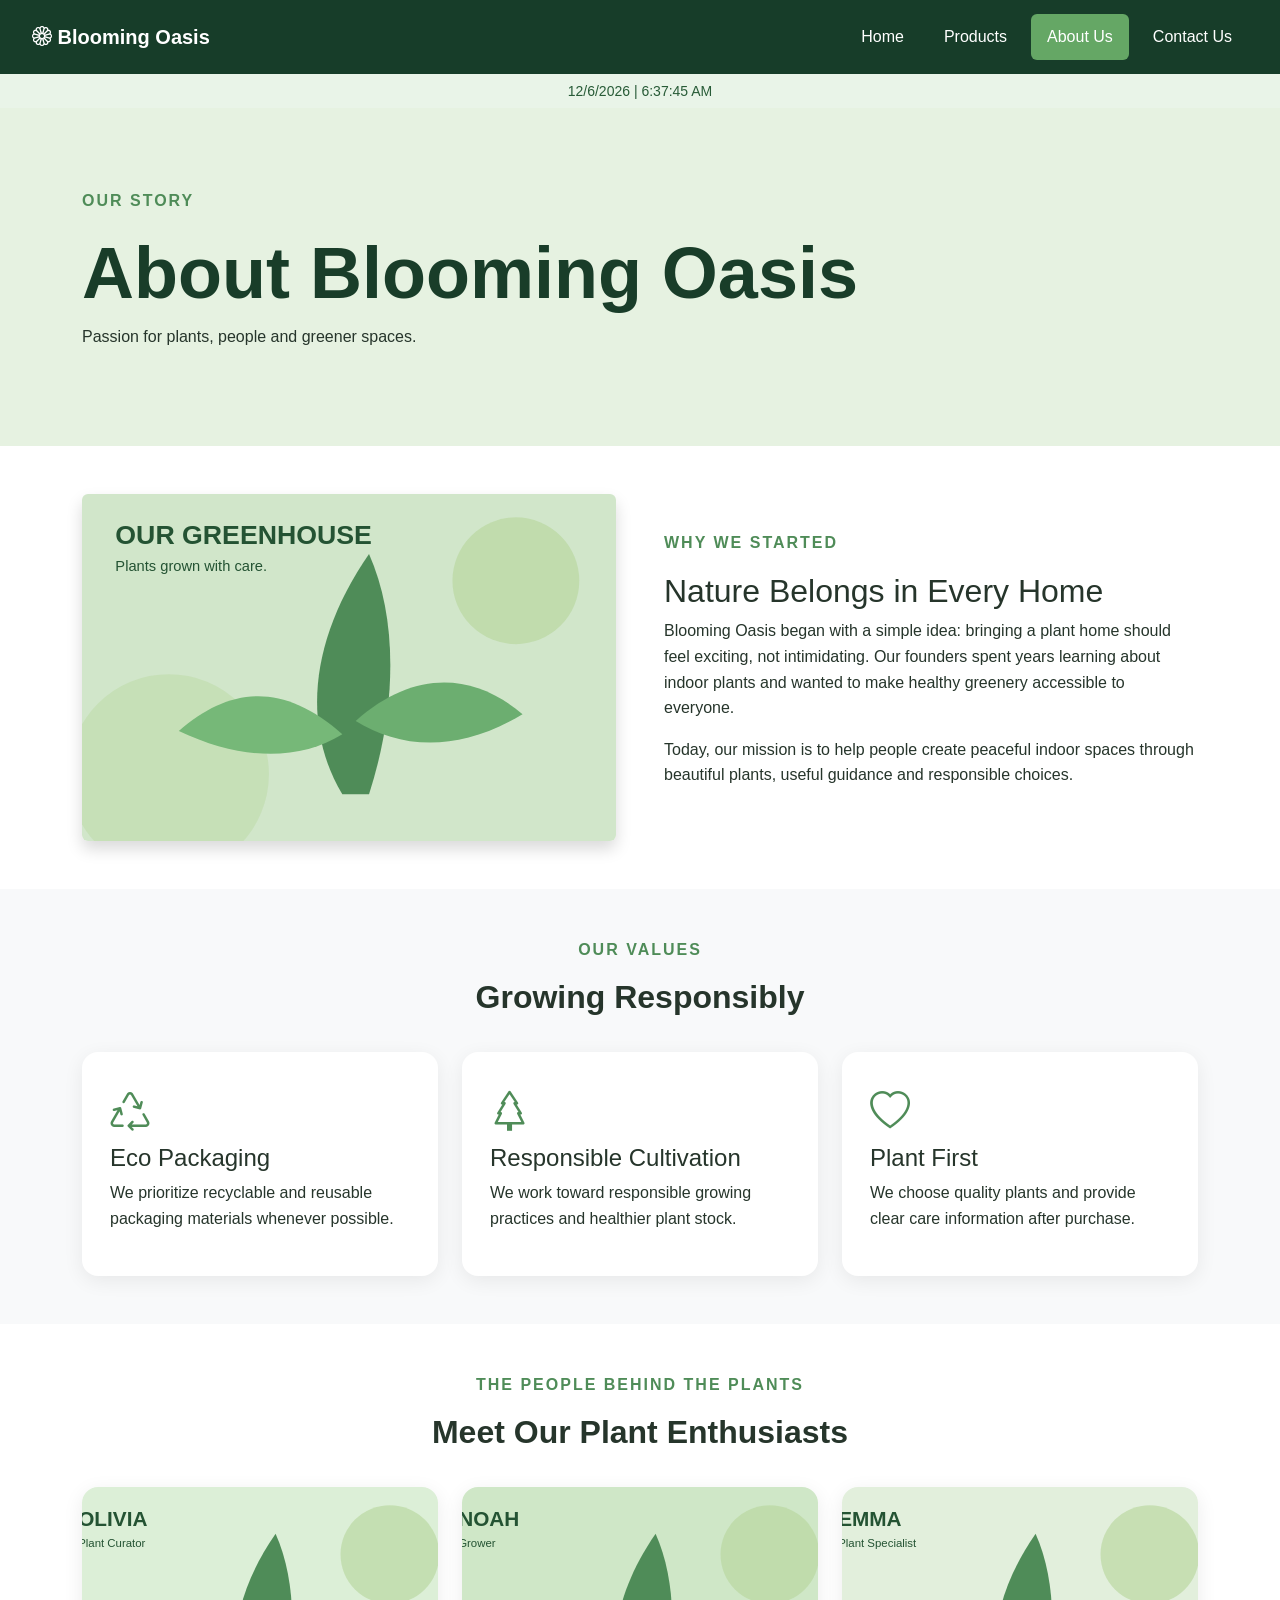
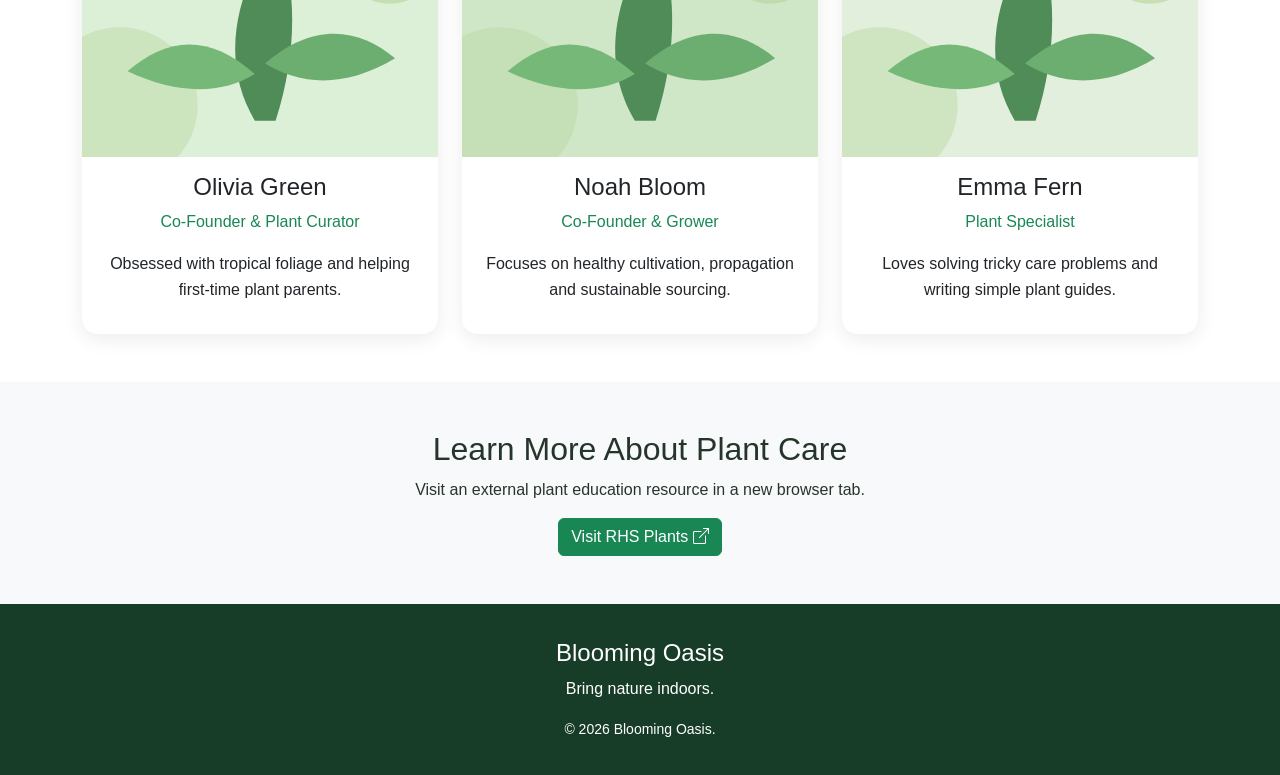
==== about.html @ 74011a31 "feat: :sparkles: full project" ====
<!DOCTYPE html>
<html lang="en">
<head>
    <meta charset="UTF-8">
    <meta name="viewport" content="width=device-width, initial-scale=1.0">
    <title>Blooming Oasis | About Us</title>
    <link href="https://cdn.jsdelivr.net/npm/bootstrap@5.3.3/dist/css/bootstrap.min.css" rel="stylesheet">
    <link href="https://cdn.jsdelivr.net/npm/bootstrap-icons@1.11.3/font/bootstrap-icons.min.css" rel="stylesheet">
    <link rel="stylesheet" href="assets/css/style.css">
</head>
<body>
<nav class="navbar navbar-expand-lg navbar-dark custom-navbar">
    <div class="container-fluid">
        <a class="navbar-brand fw-bold" href="index.html"><i class="bi bi-flower1"></i> Blooming Oasis</a>
        <button class="navbar-toggler" type="button" data-bs-toggle="collapse" data-bs-target="#mainNav"><span class="navbar-toggler-icon"></span></button>
        <div class="collapse navbar-collapse" id="mainNav">
            <ul class="navbar-nav ms-auto">
                <li class="nav-item"><a class="nav-link" href="index.html">Home</a></li>
                <li class="nav-item"><a class="nav-link" href="products.html">Products</a></li>
                <li class="nav-item"><a class="nav-link active" href="about.html">About Us</a></li>
                <li class="nav-item"><a class="nav-link" href="contact.html">Contact Us</a></li>
            </ul>
        </div>
    </div>
</nav>
<div class="datetime-bar"><span id="dateTime"></span></div>

<header class="page-header"><div class="container"><p class="hero-kicker">OUR STORY</p><h1>About Blooming Oasis</h1><p>Passion for plants, people and greener spaces.</p></div></header>

<section class="py-5">
<div class="container">
<div class="row align-items-center g-5">
<div class="col-lg-6"><img src="assets/images/about-story.svg" class="img-fluid rounded shadow" alt="Blooming Oasis greenhouse"></div>
<div class="col-lg-6"><p class="section-subtitle">WHY WE STARTED</p><h2>Nature Belongs in Every Home</h2><p>Blooming Oasis began with a simple idea: bringing a plant home should feel exciting, not intimidating. Our founders spent years learning about indoor plants and wanted to make healthy greenery accessible to everyone.</p><p>Today, our mission is to help people create peaceful indoor spaces through beautiful plants, useful guidance and responsible choices.</p></div>
</div>
</div>
</section>

<section class="py-5 bg-light">
<div class="container">
<div class="section-heading text-center"><p class="section-subtitle">OUR VALUES</p><h2>Growing Responsibly</h2></div>
<div class="row g-4">
<div class="col-md-4"><div class="value-card"><i class="bi bi-recycle"></i><h4>Eco Packaging</h4><p>We prioritize recyclable and reusable packaging materials whenever possible.</p></div></div>
<div class="col-md-4"><div class="value-card"><i class="bi bi-tree"></i><h4>Responsible Cultivation</h4><p>We work toward responsible growing practices and healthier plant stock.</p></div></div>
<div class="col-md-4"><div class="value-card"><i class="bi bi-heart"></i><h4>Plant First</h4><p>We choose quality plants and provide clear care information after purchase.</p></div></div>
</div>
</div>
</section>

<section class="py-5">
<div class="container">
<div class="section-heading text-center"><p class="section-subtitle">THE PEOPLE BEHIND THE PLANTS</p><h2>Meet Our Plant Enthusiasts</h2></div>
<div class="row g-4">
<div class="col-md-4"><div class="card team-card h-100"><img src="assets/images/founder-1.svg" class="card-img-top" alt="Founder portrait"><div class="card-body text-center"><h4>Olivia Green</h4><p class="text-success">Co-Founder & Plant Curator</p><p>Obsessed with tropical foliage and helping first-time plant parents.</p></div></div></div>
<div class="col-md-4"><div class="card team-card h-100"><img src="assets/images/founder-2.svg" class="card-img-top" alt="Founder portrait"><div class="card-body text-center"><h4>Noah Bloom</h4><p class="text-success">Co-Founder & Grower</p><p>Focuses on healthy cultivation, propagation and sustainable sourcing.</p></div></div></div>
<div class="col-md-4"><div class="card team-card h-100"><img src="assets/images/founder-3.svg" class="card-img-top" alt="Founder portrait"><div class="card-body text-center"><h4>Emma Fern</h4><p class="text-success">Plant Specialist</p><p>Loves solving tricky care problems and writing simple plant guides.</p></div></div></div>
</div>
</div>
</section>

<section class="py-5 bg-light">
<div class="container text-center">
<h2>Learn More About Plant Care</h2>
<p>Visit an external plant education resource in a new browser tab.</p>
<a href="https://www.rhs.org.uk/plants" target="_blank" rel="noopener noreferrer" class="btn btn-success">Visit RHS Plants <i class="bi bi-box-arrow-up-right"></i></a>
</div>
</section>

<footer class="footer"><div class="container text-center"><h4>Blooming Oasis</h4><p>Bring nature indoors.</p><p class="small mb-0">&copy; 2026 Blooming Oasis.</p></div></footer>
<script src="https://cdn.jsdelivr.net/npm/bootstrap@5.3.3/dist/js/bootstrap.bundle.min.js"></script>
<script src="assets/js/script.js"></script>
</body>
</html>
---- assets/css/style.css ----
* {
    box-sizing: border-box;
}

body {
    font-family: Arial, Helvetica, sans-serif;
    color: #26352b;
    line-height: 1.6;
}

.custom-navbar {
    width: 100%;
    background: #173d29;
    padding: 14px 20px;
}

.custom-navbar .nav-link {
    color: #fff;
    margin-left: 8px;
    padding: 10px 16px !important;
    border-radius: 6px;
    transition: 0.3s;
}

.custom-navbar .nav-link:hover,
.custom-navbar .nav-link.active {
    background: #65a765;
    color: #fff;
}

.datetime-bar {
    background: #e9f4e8;
    color: #285b37;
    text-align: center;
    padding: 6px;
    font-size: 14px;
}

.hero-section {
    min-height: 540px;
    display: flex;
    align-items: center;
    color: #fff;
    background:
        linear-gradient(90deg, rgba(12, 42, 25, .90), rgba(12, 42, 25, .40)),
        url("../images/hero-plants.svg") center/cover;
}

.hero-section h1,
.page-header h1 {
    font-size: clamp(2.5rem, 6vw, 4.5rem);
    font-weight: 800;
}

.hero-section h1 span {
    color: #b9e28c;
}

.hero-kicker,
.section-subtitle {
    color: #4f8c58;
    font-weight: 700;
    letter-spacing: 2px;
}

.hero-section .hero-kicker {
    color: #d8f0bd;
}

.section-heading {
    margin-bottom: 35px;
}

.section-heading h2 {
    font-weight: 800;
    margin-bottom: 10px;
}

.quiz-card,
.plant-detail-card {
    border: 0;
    border-radius: 18px;
}

.quiz-result {
    padding: 18px;
    border-radius: 12px;
    background: #eaf7e7;
    border-left: 5px solid #4f8c58;
}

.collage-image {
    width: 100%;
    height: 300px;
    object-fit: cover;
    border-radius: 18px;
    transition: transform .3s;
}

.collage-image:hover {
    transform: scale(1.02);
}

.plant-card {
    border: 0;
    border-radius: 16px;
    overflow: hidden;
    box-shadow: 0 4px 18px rgba(0,0,0,.08);
    transition: transform .25s, box-shadow .25s;
}

.plant-card:hover {
    transform: translateY(-7px);
    box-shadow: 0 10px 28px rgba(0,0,0,.14);
}

.plant-card img {
    height: 230px;
    object-fit: cover;
}

.plant-card strong {
    color: #318047;
    font-size: 1.15rem;
}

.collections-section {
    background: #eff7ed;
}

.collection-box,
.care-guide,
.value-card,
.tip-card,
.contact-info,
.story-card {
    background: #fff;
    border-radius: 16px;
    padding: 28px;
    height: 100%;
    box-shadow: 0 5px 20px rgba(0,0,0,.07);
}

.collection-box i,
.care-guide i,
.value-card i {
    font-size: 2.5rem;
    color: #4f8c58;
}

.membership-box {
    background: #dcefd7;
    border-radius: 18px;
    padding: 30px;
}

.membership-content {
    transition: .3s;
}

.custom-plant-list {
    list-style: none;
    padding: 0;
    margin: 0;
}

.custom-plant-list li {
    background: #edf7e9;
    border: 1px solid #b9d9b4;
    border-radius: 10px;
    padding: 12px 16px;
    margin-bottom: 10px;
    transition: .25s;
}

.custom-plant-list li:hover {
    background: #d6ebd0;
    transform: translateX(5px);
}

.page-header {
    background: #e6f2e1;
    padding: 80px 0;
}

.page-header h1 {
    color: #193d29;
}

.plant-detail-card {
    background: #fff;
    padding: 30px;
    box-shadow: 0 5px 20px rgba(0,0,0,.08);
}

.team-card {
    border: 0;
    overflow: hidden;
    border-radius: 16px;
    box-shadow: 0 5px 20px rgba(0,0,0,.08);
}

.team-card img {
    height: 270px;
    object-fit: cover;
}

.social-links a {
    display: inline-flex;
    width: 44px;
    height: 44px;
    align-items: center;
    justify-content: center;
    border-radius: 50%;
    background: #e7f2e3;
    color: #285b37;
    margin-right: 8px;
    text-decoration: none;
    font-size: 1.25rem;
}

.chat-box {
    background: #f5f8f4;
    border-radius: 12px;
    padding: 12px;
}

.chat-messages {
    height: 180px;
    overflow-y: auto;
    padding: 8px;
}

.footer {
    background: #173d29;
    color: #fff;
    padding: 35px 0;
}

@media (max-width: 768px) {
    .hero-section {
        min-height: 480px;
    }

    .hero-section h1 {
        font-size: 2.8rem;
    }

    .custom-navbar .nav-link {
        margin-left: 0;
    }
}
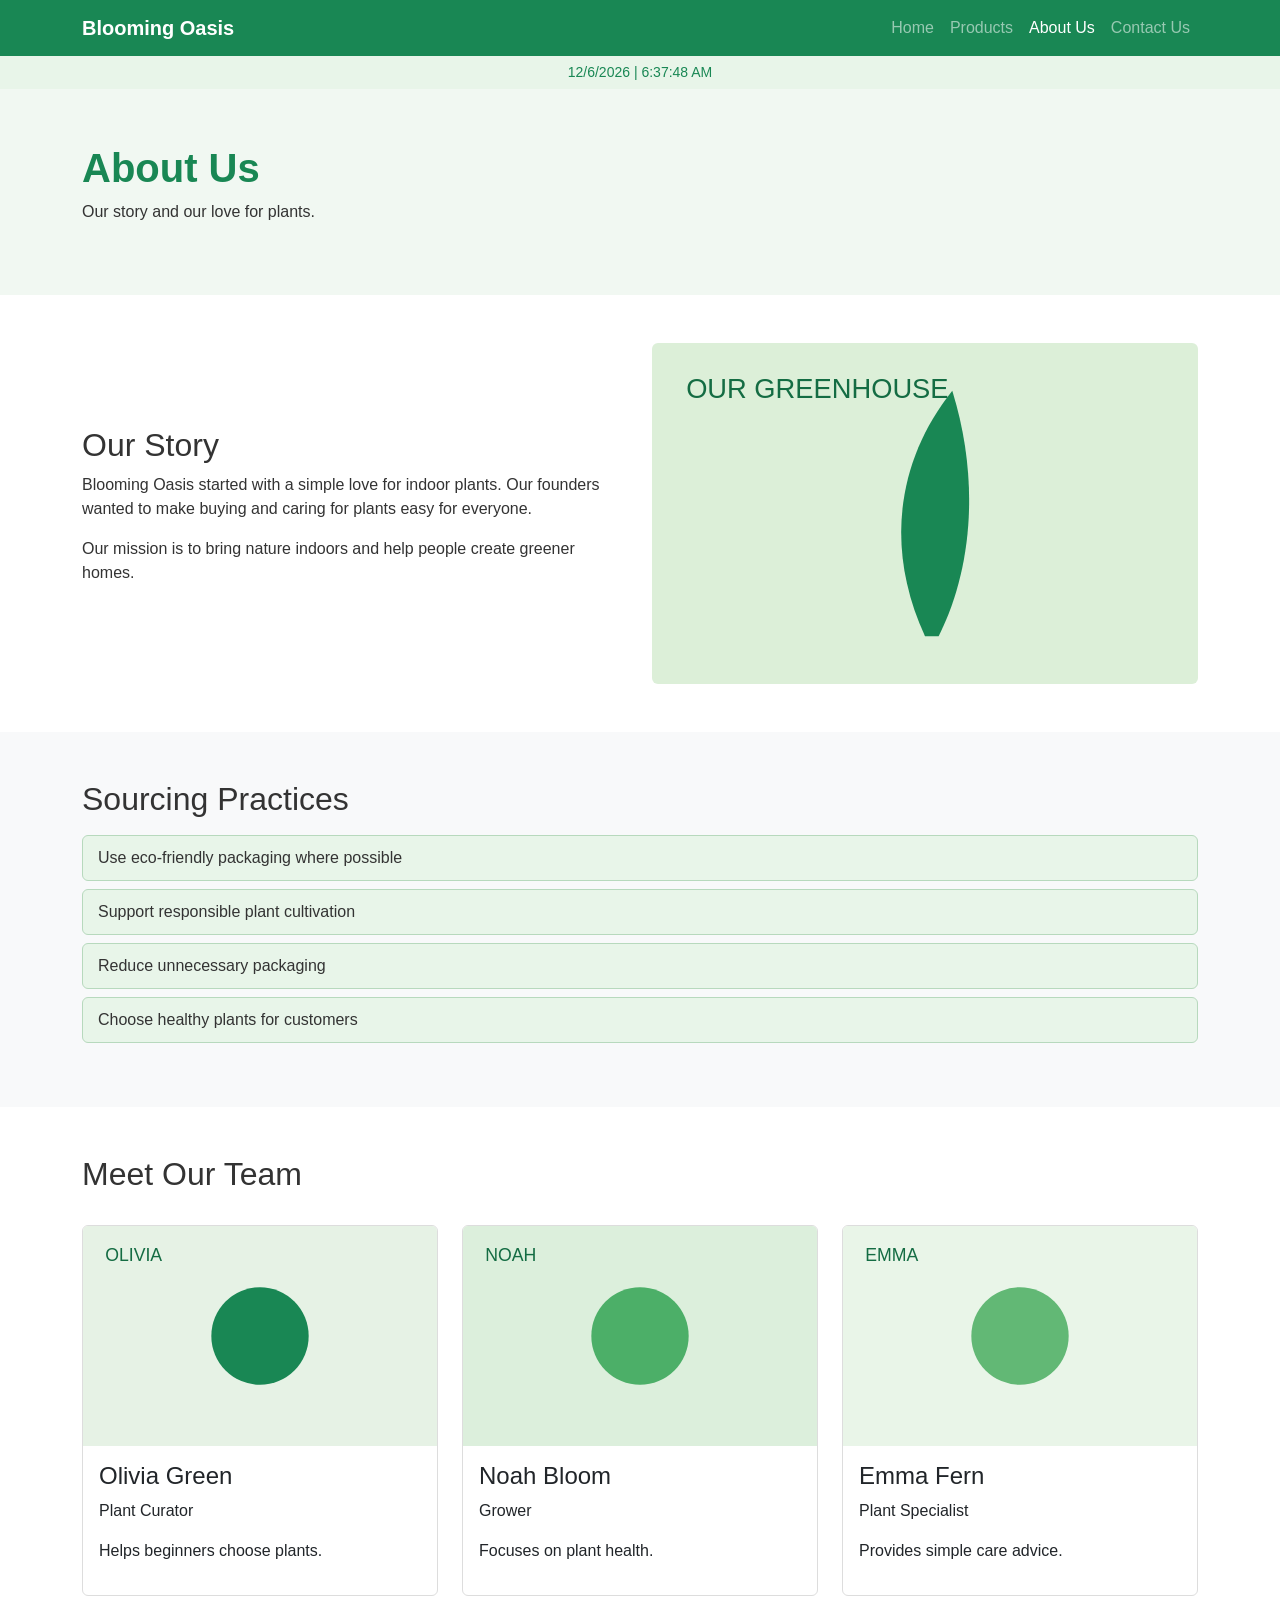
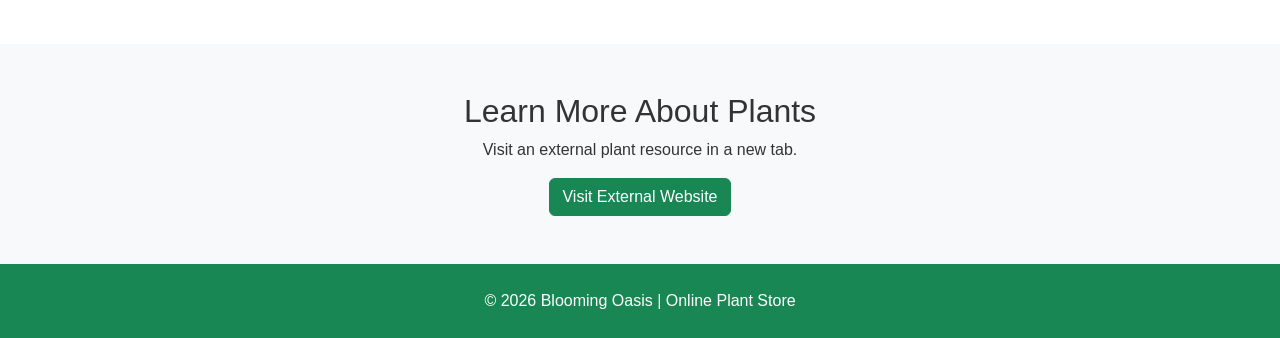
==== commit fb65ca4d: "new simple" ====
--- a/about.html
+++ b/about.html
@@ -1,73 +1,109 @@
 <!DOCTYPE html>
 <html lang="en">
+
 <head>
-    <meta charset="UTF-8">
-    <meta name="viewport" content="width=device-width, initial-scale=1.0">
-    <title>Blooming Oasis | About Us</title>
-    <link href="https://cdn.jsdelivr.net/npm/bootstrap@5.3.3/dist/css/bootstrap.min.css" rel="stylesheet">
-    <link href="https://cdn.jsdelivr.net/npm/bootstrap-icons@1.11.3/font/bootstrap-icons.min.css" rel="stylesheet">
-    <link rel="stylesheet" href="assets/css/style.css">
+  <meta charset="UTF-8">
+  <meta name="viewport" content="width=device-width, initial-scale=1.0">
+  <title>Blooming Oasis - About Us</title>
+  <link href="https://cdn.jsdelivr.net/npm/bootstrap@5.3.3/dist/css/bootstrap.min.css" rel="stylesheet">
+  <link rel="stylesheet" href="assets/css/style.css">
 </head>
+
 <body>
-<nav class="navbar navbar-expand-lg navbar-dark custom-navbar">
-    <div class="container-fluid">
-        <a class="navbar-brand fw-bold" href="index.html"><i class="bi bi-flower1"></i> Blooming Oasis</a>
-        <button class="navbar-toggler" type="button" data-bs-toggle="collapse" data-bs-target="#mainNav"><span class="navbar-toggler-icon"></span></button>
-        <div class="collapse navbar-collapse" id="mainNav">
-            <ul class="navbar-nav ms-auto">
-                <li class="nav-item"><a class="nav-link" href="index.html">Home</a></li>
-                <li class="nav-item"><a class="nav-link" href="products.html">Products</a></li>
-                <li class="nav-item"><a class="nav-link active" href="about.html">About Us</a></li>
-                <li class="nav-item"><a class="nav-link" href="contact.html">Contact Us</a></li>
-            </ul>
+  <nav class="navbar navbar-expand-lg navbar-dark bg-success">
+    <div class="container"><a class="navbar-brand fw-bold" href="index.html">Blooming Oasis</a><button
+        class="navbar-toggler" data-bs-toggle="collapse" data-bs-target="#menu"><span
+          class="navbar-toggler-icon"></span></button>
+      <div class="collapse navbar-collapse" id="menu">
+        <ul class="navbar-nav ms-auto">
+          <li class="nav-item"><a class="nav-link" href="index.html">Home</a></li>
+          <li class="nav-item"><a class="nav-link" href="products.html">Products</a></li>
+          <li class="nav-item"><a class="nav-link active" href="about.html">About Us</a></li>
+          <li class="nav-item"><a class="nav-link" href="contact.html">Contact Us</a></li>
+        </ul>
+      </div>
+    </div>
+  </nav>
+  <div class="date-bar"><span id="dateTime"></span></div>
+  <header class="page-title">
+    <div class="container">
+      <h1>About Us</h1>
+      <p>Our story and our love for plants.</p>
+    </div>
+  </header>
+  <section class="py-5">
+    <div class="container">
+      <div class="row align-items-center">
+        <div class="col-md-6">
+          <h2>Our Story</h2>
+          <p>Blooming Oasis started with a simple love for indoor plants. Our founders wanted to make buying and caring
+            for plants easy for everyone.</p>
+          <p>Our mission is to bring nature indoors and help people create greener homes.</p>
         </div>
+        <div class="col-md-6"><img src="assets/images/about.svg" class="img-fluid rounded" alt="Plants in greenhouse">
+        </div>
+      </div>
     </div>
-</nav>
-<div class="datetime-bar"><span id="dateTime"></span></div>
+  </section>
+  <section class="py-5 bg-light">
+    <div class="container">
+      <h2>Sourcing Practices</h2>
+      <ul class="custom-list mt-3">
+        <li>Use eco-friendly packaging where possible</li>
+        <li>Support responsible plant cultivation</li>
+        <li>Reduce unnecessary packaging</li>
+        <li>Choose healthy plants for customers</li>
+      </ul>
+    </div>
+  </section>
+  <section class="py-5">
+    <div class="container">
+      <h2>Meet Our Team</h2>
+      <div class="row g-4 mt-1">
+        <div class="col-md-4">
+          <div class="card h-100"><img src="assets/images/founder-1.svg" class="card-img-top" alt="Olivia">
+            <div class="card-body">
+              <h4>Olivia Green</h4>
+              <p>Plant Curator</p>
+              <p>Helps beginners choose plants.</p>
+            </div>
+          </div>
+        </div>
+        <div class="col-md-4">
+          <div class="card h-100"><img src="assets/images/founder-2.svg" class="card-img-top" alt="Noah">
+            <div class="card-body">
+              <h4>Noah Bloom</h4>
+              <p>Grower</p>
+              <p>Focuses on plant health.</p>
+            </div>
+          </div>
+        </div>
+        <div class="col-md-4">
+          <div class="card h-100"><img src="assets/images/founder-3.svg" class="card-img-top" alt="Emma">
+            <div class="card-body">
+              <h4>Emma Fern</h4>
+              <p>Plant Specialist</p>
+              <p>Provides simple care advice.</p>
+            </div>
+          </div>
+        </div>
+      </div>
+    </div>
+  </section>
+  <section class="py-5 bg-light text-center">
+    <div class="container">
+      <h2>Learn More About Plants</h2>
+      <p>Visit an external plant resource in a new tab.</p><a href="https://www.rhs.org.uk/plants" target="_blank"
+        rel="noopener noreferrer" class="btn btn-success">Visit External Website</a>
+    </div>
+  </section>
+  <footer>
+    <div class="container text-center">
+      <p class="mb-0">© 2026 Blooming Oasis | Online Plant Store</p>
+    </div>
+  </footer>
+  <script src="https://cdn.jsdelivr.net/npm/bootstrap@5.3.3/dist/js/bootstrap.bundle.min.js"></script>
+  <script src="assets/js/script.js"></script>
+</body>
 
-<header class="page-header"><div class="container"><p class="hero-kicker">OUR STORY</p><h1>About Blooming Oasis</h1><p>Passion for plants, people and greener spaces.</p></div></header>
-
-<section class="py-5">
-<div class="container">
-<div class="row align-items-center g-5">
-<div class="col-lg-6"><img src="assets/images/about-story.svg" class="img-fluid rounded shadow" alt="Blooming Oasis greenhouse"></div>
-<div class="col-lg-6"><p class="section-subtitle">WHY WE STARTED</p><h2>Nature Belongs in Every Home</h2><p>Blooming Oasis began with a simple idea: bringing a plant home should feel exciting, not intimidating. Our founders spent years learning about indoor plants and wanted to make healthy greenery accessible to everyone.</p><p>Today, our mission is to help people create peaceful indoor spaces through beautiful plants, useful guidance and responsible choices.</p></div>
-</div>
-</div>
-</section>
-
-<section class="py-5 bg-light">
-<div class="container">
-<div class="section-heading text-center"><p class="section-subtitle">OUR VALUES</p><h2>Growing Responsibly</h2></div>
-<div class="row g-4">
-<div class="col-md-4"><div class="value-card"><i class="bi bi-recycle"></i><h4>Eco Packaging</h4><p>We prioritize recyclable and reusable packaging materials whenever possible.</p></div></div>
-<div class="col-md-4"><div class="value-card"><i class="bi bi-tree"></i><h4>Responsible Cultivation</h4><p>We work toward responsible growing practices and healthier plant stock.</p></div></div>
-<div class="col-md-4"><div class="value-card"><i class="bi bi-heart"></i><h4>Plant First</h4><p>We choose quality plants and provide clear care information after purchase.</p></div></div>
-</div>
-</div>
-</section>
-
-<section class="py-5">
-<div class="container">
-<div class="section-heading text-center"><p class="section-subtitle">THE PEOPLE BEHIND THE PLANTS</p><h2>Meet Our Plant Enthusiasts</h2></div>
-<div class="row g-4">
-<div class="col-md-4"><div class="card team-card h-100"><img src="assets/images/founder-1.svg" class="card-img-top" alt="Founder portrait"><div class="card-body text-center"><h4>Olivia Green</h4><p class="text-success">Co-Founder & Plant Curator</p><p>Obsessed with tropical foliage and helping first-time plant parents.</p></div></div></div>
-<div class="col-md-4"><div class="card team-card h-100"><img src="assets/images/founder-2.svg" class="card-img-top" alt="Founder portrait"><div class="card-body text-center"><h4>Noah Bloom</h4><p class="text-success">Co-Founder & Grower</p><p>Focuses on healthy cultivation, propagation and sustainable sourcing.</p></div></div></div>
-<div class="col-md-4"><div class="card team-card h-100"><img src="assets/images/founder-3.svg" class="card-img-top" alt="Founder portrait"><div class="card-body text-center"><h4>Emma Fern</h4><p class="text-success">Plant Specialist</p><p>Loves solving tricky care problems and writing simple plant guides.</p></div></div></div>
-</div>
-</div>
-</section>
-
-<section class="py-5 bg-light">
-<div class="container text-center">
-<h2>Learn More About Plant Care</h2>
-<p>Visit an external plant education resource in a new browser tab.</p>
-<a href="https://www.rhs.org.uk/plants" target="_blank" rel="noopener noreferrer" class="btn btn-success">Visit RHS Plants <i class="bi bi-box-arrow-up-right"></i></a>
-</div>
-</section>
-
-<footer class="footer"><div class="container text-center"><h4>Blooming Oasis</h4><p>Bring nature indoors.</p><p class="small mb-0">&copy; 2026 Blooming Oasis.</p></div></footer>
-<script src="https://cdn.jsdelivr.net/npm/bootstrap@5.3.3/dist/js/bootstrap.bundle.min.js"></script>
-<script src="assets/js/script.js"></script>
-</body>
 </html>
--- a/assets/css/style.css
+++ b/assets/css/style.css
@@ -1,252 +1 @@
-* {
-    box-sizing: border-box;
-}
-
-body {
-    font-family: Arial, Helvetica, sans-serif;
-    color: #26352b;
-    line-height: 1.6;
-}
-
-.custom-navbar {
-    width: 100%;
-    background: #173d29;
-    padding: 14px 20px;
-}
-
-.custom-navbar .nav-link {
-    color: #fff;
-    margin-left: 8px;
-    padding: 10px 16px !important;
-    border-radius: 6px;
-    transition: 0.3s;
-}
-
-.custom-navbar .nav-link:hover,
-.custom-navbar .nav-link.active {
-    background: #65a765;
-    color: #fff;
-}
-
-.datetime-bar {
-    background: #e9f4e8;
-    color: #285b37;
-    text-align: center;
-    padding: 6px;
-    font-size: 14px;
-}
-
-.hero-section {
-    min-height: 540px;
-    display: flex;
-    align-items: center;
-    color: #fff;
-    background:
-        linear-gradient(90deg, rgba(12, 42, 25, .90), rgba(12, 42, 25, .40)),
-        url("../images/hero-plants.svg") center/cover;
-}
-
-.hero-section h1,
-.page-header h1 {
-    font-size: clamp(2.5rem, 6vw, 4.5rem);
-    font-weight: 800;
-}
-
-.hero-section h1 span {
-    color: #b9e28c;
-}
-
-.hero-kicker,
-.section-subtitle {
-    color: #4f8c58;
-    font-weight: 700;
-    letter-spacing: 2px;
-}
-
-.hero-section .hero-kicker {
-    color: #d8f0bd;
-}
-
-.section-heading {
-    margin-bottom: 35px;
-}
-
-.section-heading h2 {
-    font-weight: 800;
-    margin-bottom: 10px;
-}
-
-.quiz-card,
-.plant-detail-card {
-    border: 0;
-    border-radius: 18px;
-}
-
-.quiz-result {
-    padding: 18px;
-    border-radius: 12px;
-    background: #eaf7e7;
-    border-left: 5px solid #4f8c58;
-}
-
-.collage-image {
-    width: 100%;
-    height: 300px;
-    object-fit: cover;
-    border-radius: 18px;
-    transition: transform .3s;
-}
-
-.collage-image:hover {
-    transform: scale(1.02);
-}
-
-.plant-card {
-    border: 0;
-    border-radius: 16px;
-    overflow: hidden;
-    box-shadow: 0 4px 18px rgba(0,0,0,.08);
-    transition: transform .25s, box-shadow .25s;
-}
-
-.plant-card:hover {
-    transform: translateY(-7px);
-    box-shadow: 0 10px 28px rgba(0,0,0,.14);
-}
-
-.plant-card img {
-    height: 230px;
-    object-fit: cover;
-}
-
-.plant-card strong {
-    color: #318047;
-    font-size: 1.15rem;
-}
-
-.collections-section {
-    background: #eff7ed;
-}
-
-.collection-box,
-.care-guide,
-.value-card,
-.tip-card,
-.contact-info,
-.story-card {
-    background: #fff;
-    border-radius: 16px;
-    padding: 28px;
-    height: 100%;
-    box-shadow: 0 5px 20px rgba(0,0,0,.07);
-}
-
-.collection-box i,
-.care-guide i,
-.value-card i {
-    font-size: 2.5rem;
-    color: #4f8c58;
-}
-
-.membership-box {
-    background: #dcefd7;
-    border-radius: 18px;
-    padding: 30px;
-}
-
-.membership-content {
-    transition: .3s;
-}
-
-.custom-plant-list {
-    list-style: none;
-    padding: 0;
-    margin: 0;
-}
-
-.custom-plant-list li {
-    background: #edf7e9;
-    border: 1px solid #b9d9b4;
-    border-radius: 10px;
-    padding: 12px 16px;
-    margin-bottom: 10px;
-    transition: .25s;
-}
-
-.custom-plant-list li:hover {
-    background: #d6ebd0;
-    transform: translateX(5px);
-}
-
-.page-header {
-    background: #e6f2e1;
-    padding: 80px 0;
-}
-
-.page-header h1 {
-    color: #193d29;
-}
-
-.plant-detail-card {
-    background: #fff;
-    padding: 30px;
-    box-shadow: 0 5px 20px rgba(0,0,0,.08);
-}
-
-.team-card {
-    border: 0;
-    overflow: hidden;
-    border-radius: 16px;
-    box-shadow: 0 5px 20px rgba(0,0,0,.08);
-}
-
-.team-card img {
-    height: 270px;
-    object-fit: cover;
-}
-
-.social-links a {
-    display: inline-flex;
-    width: 44px;
-    height: 44px;
-    align-items: center;
-    justify-content: center;
-    border-radius: 50%;
-    background: #e7f2e3;
-    color: #285b37;
-    margin-right: 8px;
-    text-decoration: none;
-    font-size: 1.25rem;
-}
-
-.chat-box {
-    background: #f5f8f4;
-    border-radius: 12px;
-    padding: 12px;
-}
-
-.chat-messages {
-    height: 180px;
-    overflow-y: auto;
-    padding: 8px;
-}
-
-.footer {
-    background: #173d29;
-    color: #fff;
-    padding: 35px 0;
-}
-
-@media (max-width: 768px) {
-    .hero-section {
-        min-height: 480px;
-    }
-
-    .hero-section h1 {
-        font-size: 2.8rem;
-    }
-
-    .custom-navbar .nav-link {
-        margin-left: 0;
-    }
-}
+body{font-family:Arial,sans-serif;color:#333}.navbar .nav-link{padding:8px 14px;border-radius:4px}.navbar .nav-link:hover{background:#146c43}.date-bar{background:#e8f5e9;color:#198754;text-align:center;padding:6px;font-size:14px}.hero{background:#f1f8f2}.hero h1{font-size:48px;color:#198754;font-weight:bold}.page-title{background:#f1f8f2;padding:55px 0}.page-title h1{color:#198754;font-weight:bold}.simple-box{border:1px solid #ddd;border-radius:8px;padding:20px;background:#fff}.card{border:1px solid #ddd}.card img{height:220px;object-fit:cover}.custom-list{list-style:none;padding:0}.custom-list li{background:#e8f5e9;border:1px solid #b7d9bd;border-radius:6px;padding:10px 15px;margin-bottom:8px}.custom-list li:hover{background:#cfe8d3}.video-placeholder{height:300px;border:2px dashed #198754;border-radius:8px;background:#e8f5e9;display:flex;flex-direction:column;align-items:center;justify-content:center;text-align:center}footer{background:#198754;color:white;padding:25px 0}@media(max-width:768px){.hero h1{font-size:36px}}
